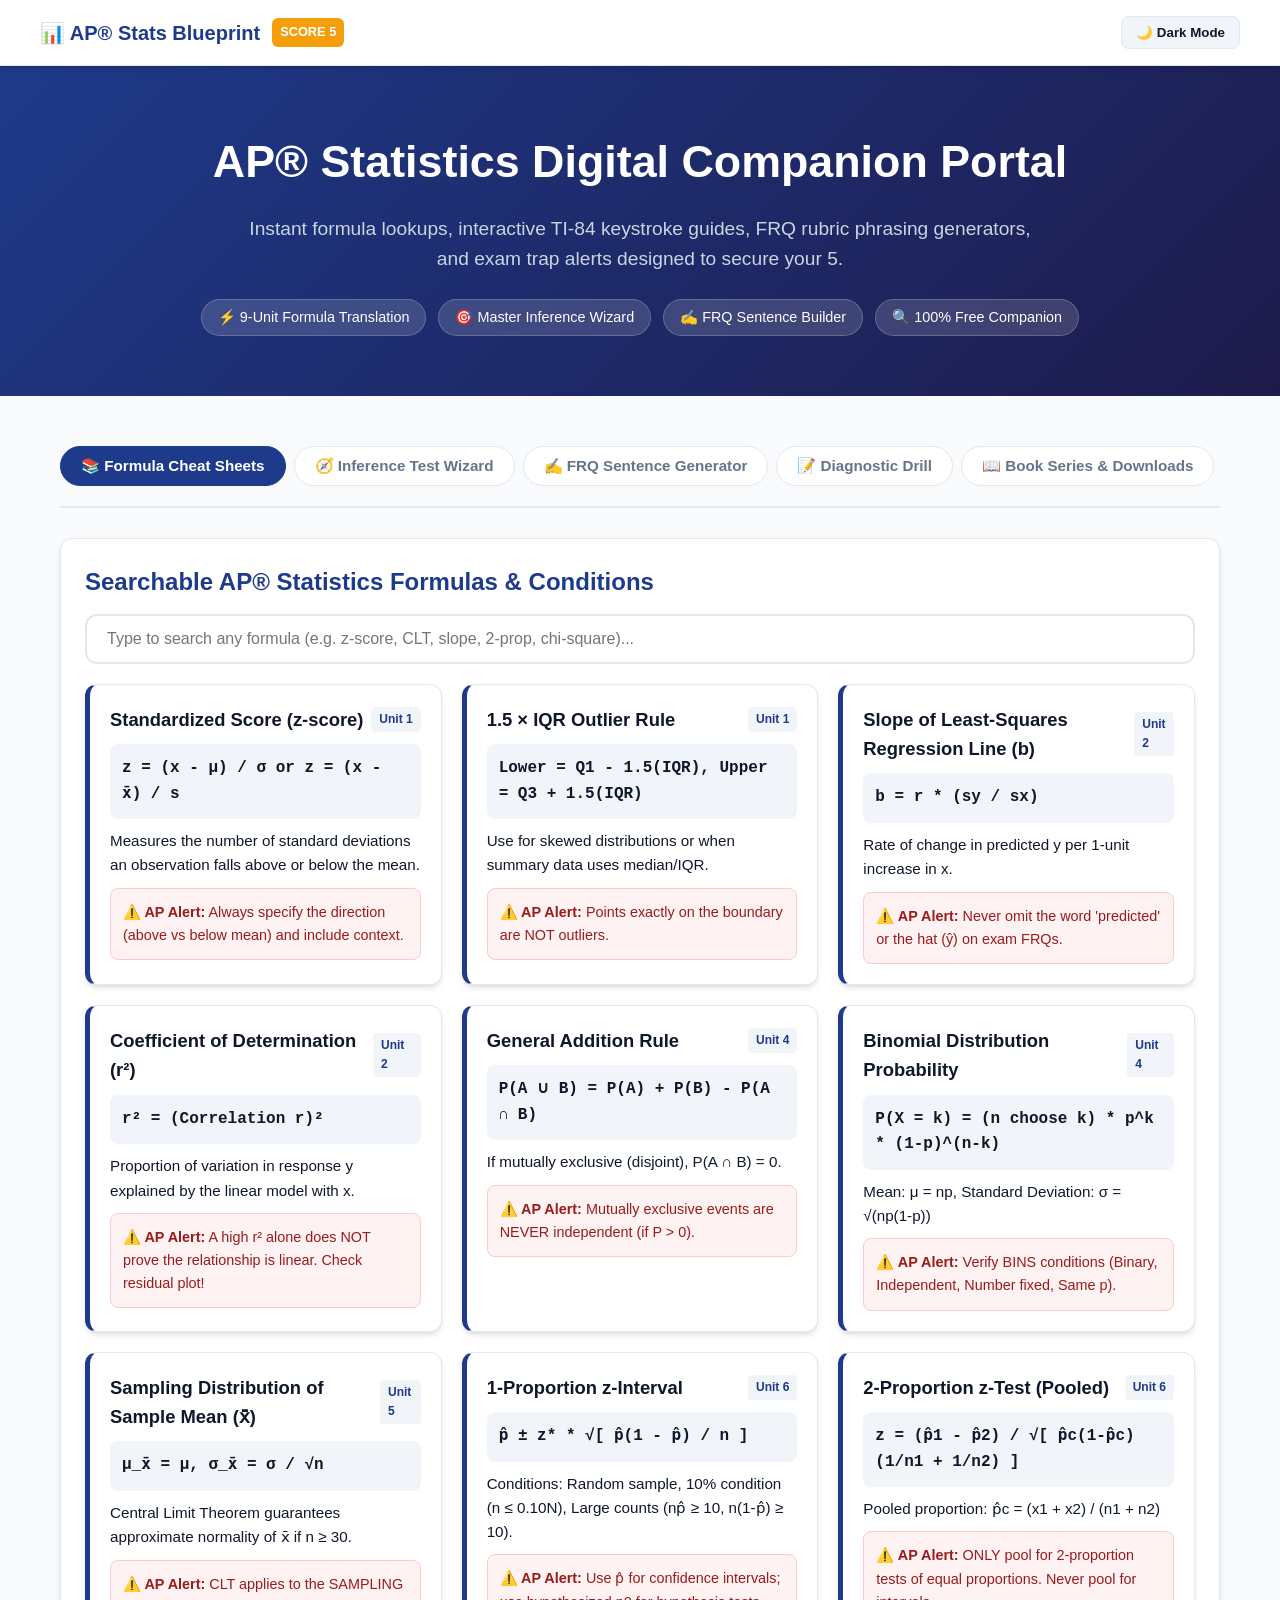
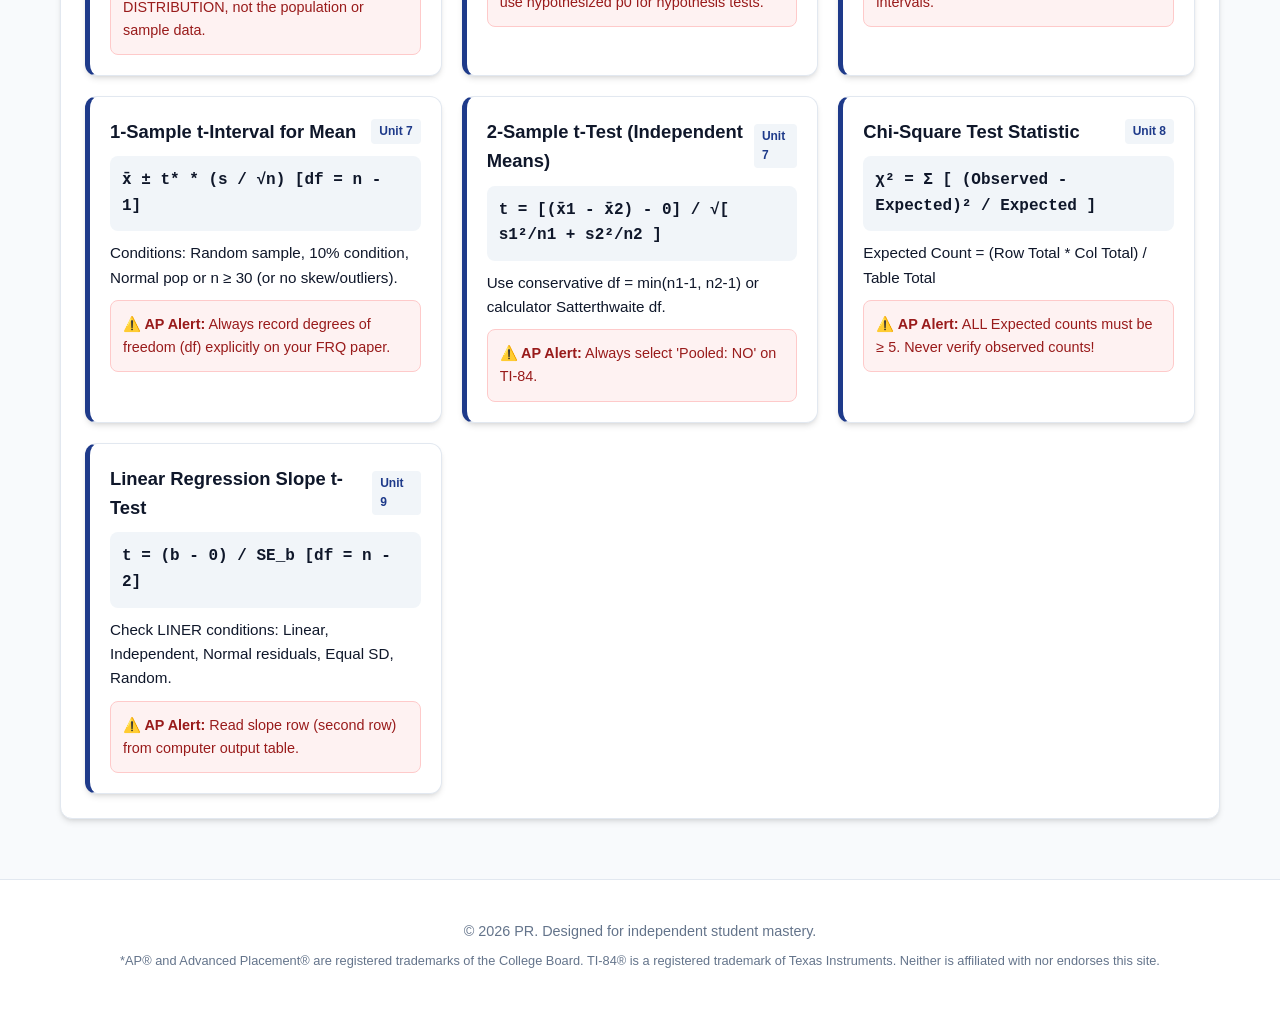
==== index.html @ 0cf8b1e1 "Initial commit: AP Statistics Score-5 Interactive Web Companion" ====
﻿<!DOCTYPE html>
<html lang="en" data-theme="light">
<head>
  <meta charset="UTF-8">
  <meta name="viewport" content="width=device-width, initial-scale=1.0">
  <title>AP Statistics Score-5 Blueprint | Interactive Student Portal</title>
  <link rel="stylesheet" href="styles.css">
</head>
<body>

  <!-- Header -->
  <header>
    <div class="container nav-container">
      <a href="#" class="logo">
        <span>📊 AP® Stats Blueprint</span>
        <span class="logo-badge">SCORE 5</span>
      </a>
      <button class="theme-toggle" id="themeToggle">🌙 Dark Mode</button>
    </div>
  </header>

  <!-- Hero -->
  <section class="hero">
    <div class="container">
      <h1>AP® Statistics Digital Companion Portal</h1>
      <p>Instant formula lookups, interactive TI-84 keystroke guides, FRQ rubric phrasing generators, and exam trap alerts designed to secure your 5.</p>
      <div class="badge-row">
        <span class="hero-pill">⚡ 9-Unit Formula Translation</span>
        <span class="hero-pill">🎯 Master Inference Wizard</span>
        <span class="hero-pill">✍️ FRQ Sentence Builder</span>
        <span class="hero-pill">🔍 100% Free Companion</span>
      </div>
    </div>
  </section>

  <!-- Main Portal -->
  <main class="container" style="margin-top: 30px;">
    
    <!-- Tab Navigation -->
    <nav class="tabs-nav">
      <button class="tab-btn active" data-tab="formulas">📚 Formula Cheat Sheets</button>
      <button class="tab-btn" data-tab="wizard">🧭 Inference Test Wizard</button>
      <button class="tab-btn" data-tab="generator">✍️ FRQ Sentence Generator</button>
      <button class="tab-btn" data-tab="quiz">📝 Diagnostic Drill</button>
      <button class="tab-btn" data-tab="books">📖 Book Series & Downloads</button>
    </nav>

    <!-- TAB 1: FORMULAS -->
    <section class="tab-pane active" id="formulas">
      <div class="card">
        <h2>Searchable AP® Statistics Formulas & Conditions</h2>
        <input type="text" class="search-box" id="formulaSearch" placeholder="Type to search any formula (e.g. z-score, CLT, slope, 2-prop, chi-square)...">
        <div class="grid-2" id="formulaGrid"></div>
      </div>
    </section>

    <!-- TAB 2: INFERENCE WIZARD -->
    <section class="tab-pane" id="wizard">
      <div class="card">
        <h2>Master Inference Procedure Selector</h2>
        <p style="color: var(--text-muted); margin-bottom: 20px;">Answer 3 quick questions to discover the exact statistical test, conditions, and TI-84 keystrokes for your problem.</p>
        
        <div id="step1" class="wizard-step">
          <h3>Step 1: What type of data or variable are you analyzing?</h3>
          <div class="btn-group">
            <button class="btn" onclick="setWizardData('categorical')">Categorical (Counts, %, Proportions)</button>
            <button class="btn" onclick="setWizardData('quantitative')">Quantitative (Means, Averages, Measurements)</button>
          </div>
        </div>

        <div id="step2" class="wizard-step" style="display:none;">
          <h3>Step 2: How many sample groups or variables?</h3>
          <div class="btn-group">
            <button class="btn" onclick="setWizardGroups('1')">1 Sample / Group</button>
            <button class="btn" onclick="setWizardGroups('matched')">Matched Pairs (Pre/Post or Paired)</button>
            <button class="btn" onclick="setWizardGroups('2')">2 Independent Groups</button>
            <button class="btn" onclick="setWizardGroups('multi')">3+ Groups / 2 Categorical Variables</button>
          </div>
        </div>

        <div id="step3" class="wizard-step" style="display:none;">
          <h3>Step 3: What is your objective?</h3>
          <div class="btn-group">
            <button class="btn" onclick="setWizardGoal('interval')">Estimate a Parameter (Confidence Interval)</button>
            <button class="btn" onclick="setWizardGoal('test')">Test a Claim (Significance / Hypothesis Test)</button>
          </div>
        </div>

        <div id="wizardResult" class="wizard-result" style="display:none;">
          <div id="wizardResultText"></div>
          <button class="btn btn-secondary" onclick="resetWizard()" style="margin-top: 15px;">🔄 Start Over</button>
        </div>
      </div>
    </section>

    <!-- TAB 3: SENTENCE GENERATOR -->
    <section class="tab-pane" id="generator">
      <div class="card">
        <h2>FRQ Model Phrasing & Sentence Frame Generator</h2>
        <p style="color: var(--text-muted); margin-bottom: 20px;">Fill in your problem details below to generate 100% rubric-compliant interpretations for the AP exam.</p>
        
        <div class="form-group">
          <label for="templateType">Select Interpretation Type:</label>
          <select id="templateType" class="form-control">
            <option value="ci">Confidence Interval (e.g. 95% CI)</option>
            <option value="pvalue">p-Value in Context</option>
            <option value="slope">Slope of Regression Line (b)</option>
            <option value="r2">Coefficient of Determination (r²)</option>
          </select>
        </div>

        <div class="form-group">
          <label for="templateContext">Context of Problem (e.g. "mean commute time of high school seniors in minutes"):</label>
          <input type="text" id="templateContext" class="form-control" placeholder="Enter problem context...">
        </div>

        <div class="grid-2">
          <div class="form-group">
            <label for="templateVal1">Confidence Level / p-Value / X Unit:</label>
            <input type="text" id="templateVal1" class="form-control" placeholder="e.g. 95 or 0.024 or hours studied">
          </div>
          <div class="form-group">
            <label for="templateVal2">Interval Range / Y Rate:</label>
            <input type="text" id="templateVal2" class="form-control" placeholder="e.g. 14.2 to 18.6 minutes or 3.2 points">
          </div>
        </div>

        <div class="template-output" id="templateResult"></div>
      </div>
    </section>

    <!-- TAB 4: DIAGNOSTIC QUIZ -->
    <section class="tab-pane" id="quiz">
      <div class="card">
        <h2>Quick Diagnostic Exam Drill (5 High-Yield Questions)</h2>
        <p style="color: var(--text-muted); margin-bottom: 24px;">Test your knowledge on common AP exam traps and grader deduction points.</p>
        <div id="quizContainer"></div>
      </div>
    </section>

    <!-- TAB 5: BOOK SERIES & RESOURCES -->
    <section class="tab-pane" id="books">
      <div class="card">
        <h2>The AP® Statistics Score-5 Blueprint Series</h2>
        <p style="margin-bottom: 24px; color: var(--text-muted);">Four laser-focused companions engineered to replace bulky 600-page textbooks.</p>

        <div class="grid-2">
          <div class="formula-card">
            <h3>📘 Volume 1: Formula & Cheat Sheet Companion</h3>
            <p>The Quick-Review Cram Guide: Essential Formulas, Inference Rules, and Key AP Exam Alerts.</p>
            <p style="margin-top: 10px;"><strong>Status:</strong> Available on Amazon KDP</p>
          </div>
          <div class="formula-card">
            <h3>📟 Volume 2: TI-84 Calculator Advantage</h3>
            <p>Step-by-Step Keystrokes to Solve Distributions, Confidence Intervals, and Hypothesis Tests Faster.</p>
            <p style="margin-top: 10px;"><strong>Status:</strong> In Press</p>
          </div>
          <div class="formula-card">
            <h3>✍️ Volume 3: FRQ & Response Templates</h3>
            <p>Master Free-Response Questions with Rubric-Aligned Model Answers, Scoring Hacks, and Common Pitfalls.</p>
            <p style="margin-top: 10px;"><strong>Status:</strong> In Press</p>
          </div>
          <div class="formula-card">
            <h3>🎯 Volume 4: Complete Exam Prep & Online Practice</h3>
            <p>The Ultimate 5-Score Blueprint: Unit Reviews, 500+ Practice Drills, and Full-Length Simulated Online Exams.</p>
            <p style="margin-top: 10px;"><strong>Status:</strong> In Press</p>
          </div>
        </div>
      </div>
    </section>

  </main>

  <!-- Footer -->
  <footer>
    <div class="container">
      <p>© 2026 PR. Designed for independent student mastery.</p>
      <p style="font-size: 0.8rem; margin-top: 8px;">*AP® and Advanced Placement® are registered trademarks of the College Board. TI-84® is a registered trademark of Texas Instruments. Neither is affiliated with nor endorses this site.</p>
    </div>
  </footer>

  <script src="app.js"></script>
</body>
</html>
---- styles.css ----
:root {
  --primary: #1e3a8a;
  --primary-light: #3b82f6;
  --primary-dark: #172554;
  --accent: #f59e0b;
  --accent-hover: #d97706;
  --bg: #f8fafc;
  --surface: #ffffff;
  --surface-alt: #f1f5f9;
  --text: #0f172a;
  --text-muted: #64748b;
  --border: #e2e8f0;
  --success: #10b981;
  --danger: #ef4444;
  --radius: 12px;
  --shadow: 0 4px 6px -1px rgb(0 0 0 / 0.1), 0 2px 4px -2px rgb(0 0 0 / 0.1);
  --shadow-lg: 0 10px 15px -3px rgb(0 0 0 / 0.1), 0 4px 6px -4px rgb(0 0 0 / 0.1);
}

[data-theme="dark"] {
  --primary: #3b82f6;
  --primary-light: #60a5fa;
  --primary-dark: #1d4ed8;
  --bg: #0f172a;
  --surface: #1e293b;
  --surface-alt: #334155;
  --text: #f8fafc;
  --text-muted: #94a3b8;
  --border: #334155;
}

* {
  box-sizing: border-box;
  margin: 0;
  padding: 0;
}

body {
  font-family: -apple-system, BlinkMacSystemFont, 'Segoe UI', Roboto, Helvetica, Arial, sans-serif;
  background-color: var(--bg);
  color: var(--text);
  line-height: 1.6;
}

.container {
  max-width: 1200px;
  margin: 0 auto;
  padding: 0 20px;
}

/* Header */
header {
  background: var(--surface);
  border-bottom: 1px solid var(--border);
  position: sticky;
  top: 0;
  z-index: 100;
  box-shadow: var(--shadow);
}

.nav-container {
  display: flex;
  justify-content: space-between;
  align-items: center;
  padding: 16px 0;
}

.logo {
  display: flex;
  align-items: center;
  gap: 12px;
  font-weight: 700;
  font-size: 1.25rem;
  color: var(--primary);
  text-decoration: none;
}

.logo-badge {
  background: var(--accent);
  color: #fff;
  padding: 4px 8px;
  border-radius: 6px;
  font-size: 0.8rem;
  font-weight: 800;
}

.theme-toggle {
  background: var(--surface-alt);
  border: 1px solid var(--border);
  color: var(--text);
  padding: 8px 14px;
  border-radius: 8px;
  cursor: pointer;
  font-weight: 600;
}

/* Hero Section */
.hero {
  background: linear-gradient(135deg, #1e3a8a 0%, #1e1b4b 100%);
  color: #fff;
  padding: 60px 0;
  text-align: center;
}

.hero h1 {
  font-size: 2.8rem;
  margin-bottom: 16px;
  font-weight: 800;
}

.hero p {
  font-size: 1.2rem;
  color: #cbd5e1;
  max-width: 800px;
  margin: 0 auto 24px auto;
}

.badge-row {
  display: flex;
  justify-content: center;
  gap: 12px;
  flex-wrap: wrap;
}

.hero-pill {
  background: rgba(255, 255, 255, 0.15);
  backdrop-filter: blur(8px);
  padding: 6px 16px;
  border-radius: 50px;
  font-size: 0.9rem;
  border: 1px solid rgba(255, 255, 255, 0.2);
}

/* Nav Tabs */
.tabs-nav {
  display: flex;
  gap: 8px;
  overflow-x: auto;
  padding: 20px 0;
  border-bottom: 2px solid var(--border);
  margin-bottom: 30px;
}

.tab-btn {
  background: var(--surface);
  border: 1px solid var(--border);
  color: var(--text-muted);
  padding: 10px 20px;
  border-radius: 30px;
  font-size: 0.95rem;
  font-weight: 600;
  cursor: pointer;
  white-space: nowrap;
  transition: all 0.2s ease;
}

.tab-btn.active, .tab-btn:hover {
  background: var(--primary);
  color: #fff;
  border-color: var(--primary);
}

/* Tab Content */
.tab-pane {
  display: none;
  animation: fadeIn 0.3s ease;
}

.tab-pane.active {
  display: block;
}

@keyframes fadeIn {
  from { opacity: 0; transform: translateY(6px); }
  to { opacity: 1; transform: translateY(0); }
}

/* Cards & Components */
.card {
  background: var(--surface);
  border: 1px solid var(--border);
  border-radius: var(--radius);
  padding: 24px;
  box-shadow: var(--shadow);
  margin-bottom: 24px;
}

.card h2 {
  color: var(--primary);
  margin-bottom: 12px;
  font-size: 1.5rem;
}

/* Search Bar */
.search-box {
  width: 100%;
  padding: 14px 20px;
  border-radius: var(--radius);
  border: 2px solid var(--border);
  background: var(--surface);
  color: var(--text);
  font-size: 1rem;
  margin-bottom: 20px;
  outline: none;
  transition: border-color 0.2s;
}

.search-box:focus {
  border-color: var(--primary);
}

.grid-2 {
  display: grid;
  grid-template-columns: repeat(auto-fit, minmax(340px, 1fr));
  gap: 20px;
}

/* Formula Item */
.formula-card {
  background: var(--surface);
  border: 1px solid var(--border);
  border-left: 5px solid var(--primary);
  border-radius: var(--radius);
  padding: 20px;
  box-shadow: var(--shadow);
}

.formula-card h3 {
  font-size: 1.15rem;
  margin-bottom: 8px;
  display: flex;
  justify-content: space-between;
  align-items: center;
}

.unit-tag {
  background: var(--surface-alt);
  color: var(--primary);
  font-size: 0.75rem;
  padding: 3px 8px;
  border-radius: 4px;
  font-weight: 700;
}

.math-display {
  background: var(--surface-alt);
  padding: 12px;
  border-radius: 8px;
  font-family: 'Courier New', Courier, monospace;
  font-weight: 700;
  margin: 10px 0;
  font-size: 1rem;
}

.trap-callout {
  background: #fef2f2;
  border: 1px solid #fecaca;
  color: #991b1b;
  padding: 12px;
  border-radius: 8px;
  font-size: 0.9rem;
  margin-top: 10px;
}

[data-theme="dark"] .trap-callout {
  background: #450a0a;
  border-color: #7f1d1d;
  color: #fca5a5;
}

/* Wizard */
.wizard-step {
  margin-bottom: 20px;
}

.btn-group {
  display: flex;
  gap: 10px;
  flex-wrap: wrap;
  margin-top: 10px;
}

.btn {
  background: var(--primary);
  color: #fff;
  border: none;
  padding: 10px 18px;
  border-radius: 8px;
  font-size: 0.95rem;
  font-weight: 600;
  cursor: pointer;
  transition: opacity 0.2s;
}

.btn:hover {
  opacity: 0.9;
}

.btn-secondary {
  background: var(--surface-alt);
  color: var(--text);
  border: 1px solid var(--border);
}

.wizard-result {
  background: #ecfdf5;
  border: 2px solid var(--success);
  color: #065f46;
  padding: 20px;
  border-radius: var(--radius);
  margin-top: 20px;
}

[data-theme="dark"] .wizard-result {
  background: #064e3b;
  color: #a7f3d0;
}

/* Generator */
.form-group {
  margin-bottom: 16px;
}

.form-group label {
  display: block;
  font-weight: 600;
  margin-bottom: 6px;
}

.form-control {
  width: 100%;
  padding: 10px 14px;
  border-radius: 8px;
  border: 1px solid var(--border);
  background: var(--surface);
  color: var(--text);
}

.template-output {
  background: var(--surface-alt);
  border: 2px dashed var(--primary);
  padding: 20px;
  border-radius: var(--radius);
  font-size: 1.05rem;
  margin-top: 20px;
  position: relative;
}

/* Quiz */
.quiz-question {
  margin-bottom: 24px;
  padding-bottom: 20px;
  border-bottom: 1px solid var(--border);
}

.quiz-options label {
  display: block;
  padding: 10px 14px;
  margin-bottom: 8px;
  background: var(--surface-alt);
  border-radius: 8px;
  cursor: pointer;
  transition: background 0.2s;
}

.quiz-options label:hover {
  background: var(--border);
}

.quiz-feedback {
  margin-top: 10px;
  padding: 10px 14px;
  border-radius: 6px;
  font-weight: 600;
  display: none;
}

/* Footer */
footer {
  background: var(--surface);
  border-top: 1px solid var(--border);
  padding: 40px 0;
  margin-top: 60px;
  text-align: center;
  color: var(--text-muted);
  font-size: 0.9rem;
}
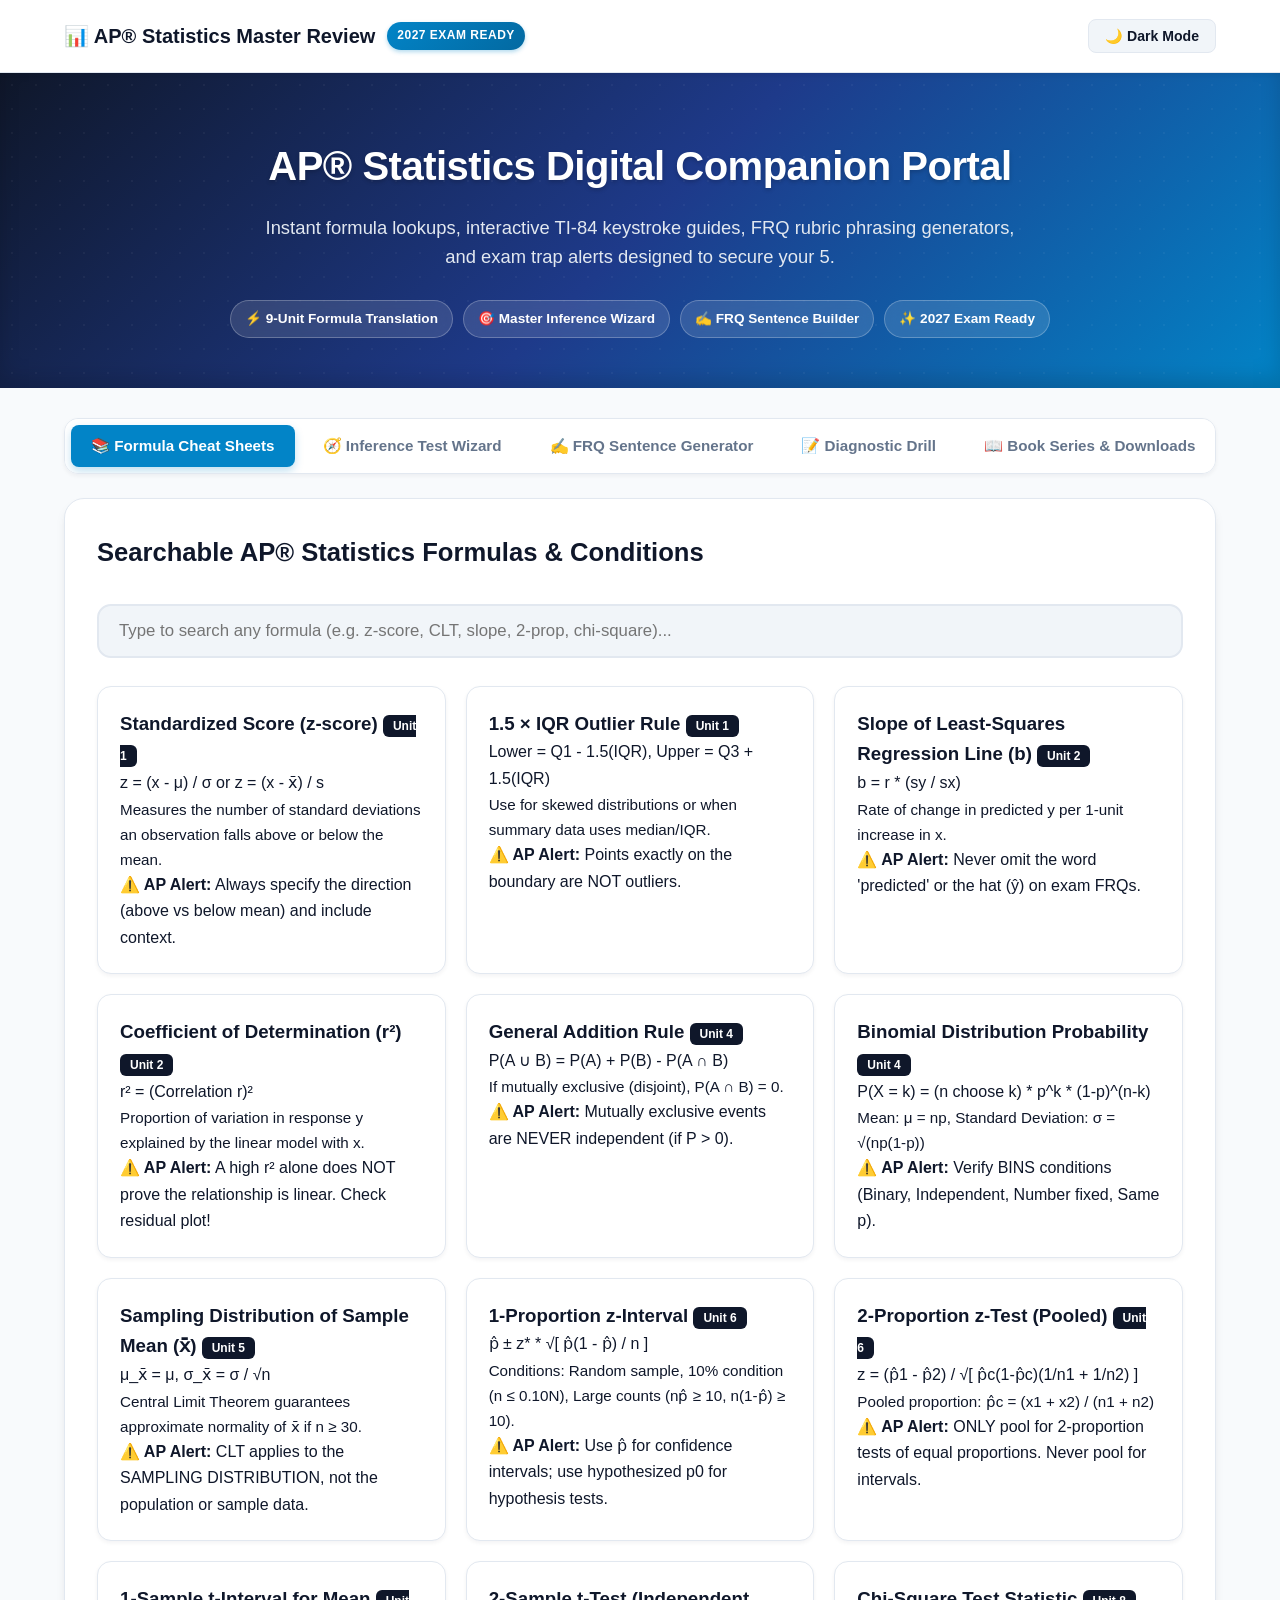
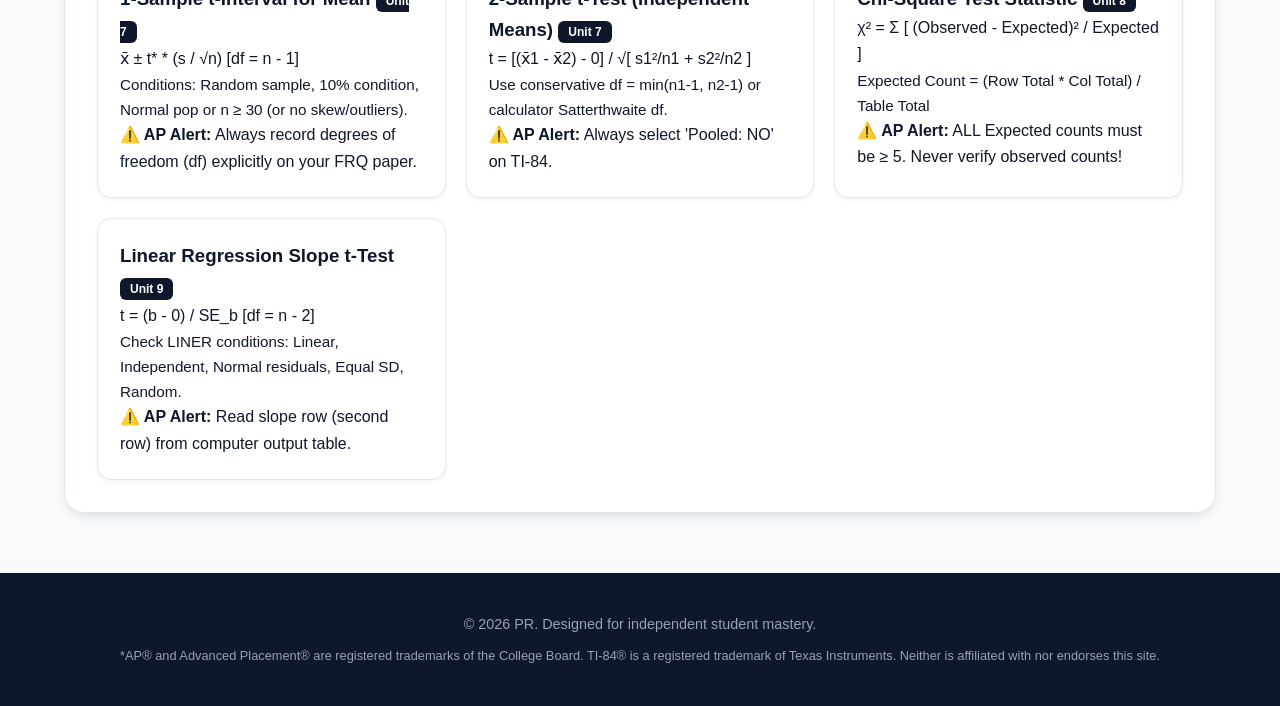
==== commit 4278bf29: "feat(ui): update branding to AP Statistics Master Review Series 2027 Exam Ready with synchronized Sk" ====
--- a/index.html
+++ b/index.html
@@ -1,4 +1,4 @@
-﻿<!DOCTYPE html>
+<!DOCTYPE html>
 <html lang="en" data-theme="light">
 <head>
   <meta charset="UTF-8">
@@ -12,8 +12,8 @@
   <header>
     <div class="container nav-container">
       <a href="#" class="logo">
-        <span>📊 AP® Stats Blueprint</span>
-        <span class="logo-badge">SCORE 5</span>
+        <span>📊 AP® Statistics Master Review</span>
+        <span class="logo-badge">2027 EXAM READY</span>
       </a>
       <button class="theme-toggle" id="themeToggle">🌙 Dark Mode</button>
     </div>
@@ -28,7 +28,7 @@
         <span class="hero-pill">⚡ 9-Unit Formula Translation</span>
         <span class="hero-pill">🎯 Master Inference Wizard</span>
         <span class="hero-pill">✍️ FRQ Sentence Builder</span>
-        <span class="hero-pill">🔍 100% Free Companion</span>
+        <span class="hero-pill">✨ 2027 Exam Ready</span>
       </div>
     </div>
   </section>
--- a/styles.css
+++ b/styles.css
@@ -1,32 +1,43 @@
+/* =========================================================================
+   AP STATISTICS MASTER REVIEW SERIES - UNIFIED DESIGN SYSTEM
+   Synchronized with 2027 Exam Ready Cover & Amazon A+ Content Aesthetics
+   ========================================================================= */
+
 :root {
-  --primary: #1e3a8a;
-  --primary-light: #3b82f6;
-  --primary-dark: #172554;
-  --accent: #f59e0b;
-  --accent-hover: #d97706;
-  --bg: #f8fafc;
-  --surface: #ffffff;
-  --surface-alt: #f1f5f9;
-  --text: #0f172a;
+  --primary-navy: #0f172a;       /* Deep Royal Slate Navy */
+  --primary-blue: #0284c7;       /* Electric Sky Blue */
+  --primary-blue-hover: #0369a1;
+  --accent-gold: #f59e0b;        /* Warm Academic Gold */
+  --accent-gold-light: #fef08a;  /* Badge Gold Light */
+  --accent-cyan: #38bdf8;        /* Sky Accent */
+  --bg-main: #f8fafc;            /* Crisp Academic White */
+  --surface-card: #ffffff;
+  --surface-subtle: #f1f5f9;
+  --text-primary: #0f172a;
   --text-muted: #64748b;
-  --border: #e2e8f0;
+  --text-inverse: #ffffff;
+  --border-color: #e2e8f0;
+  --border-focus: #0284c7;
   --success: #10b981;
   --danger: #ef4444;
-  --radius: 12px;
-  --shadow: 0 4px 6px -1px rgb(0 0 0 / 0.1), 0 2px 4px -2px rgb(0 0 0 / 0.1);
-  --shadow-lg: 0 10px 15px -3px rgb(0 0 0 / 0.1), 0 4px 6px -4px rgb(0 0 0 / 0.1);
+  --radius-sm: 8px;
+  --radius-md: 14px;
+  --radius-lg: 20px;
+  --shadow-sm: 0 2px 4px rgba(15, 23, 42, 0.05);
+  --shadow-md: 0 6px 12px -2px rgba(15, 23, 42, 0.08), 0 3px 6px -3px rgba(15, 23, 42, 0.06);
+  --shadow-lg: 0 15px 25px -5px rgba(15, 23, 42, 0.12), 0 8px 10px -6px rgba(15, 23, 42, 0.08);
 }
 
 [data-theme="dark"] {
-  --primary: #3b82f6;
-  --primary-light: #60a5fa;
-  --primary-dark: #1d4ed8;
-  --bg: #0f172a;
-  --surface: #1e293b;
-  --surface-alt: #334155;
-  --text: #f8fafc;
+  --primary-navy: #0284c7;
+  --primary-blue: #38bdf8;
+  --primary-blue-hover: #0ea5e9;
+  --bg-main: #0b1120;
+  --surface-card: #111c33;
+  --surface-subtle: #1e293b;
+  --text-primary: #f8fafc;
   --text-muted: #94a3b8;
-  --border: #334155;
+  --border-color: #1e293b;
 }
 
 * {
@@ -37,351 +48,397 @@
 
 body {
   font-family: -apple-system, BlinkMacSystemFont, 'Segoe UI', Roboto, Helvetica, Arial, sans-serif;
-  background-color: var(--bg);
-  color: var(--text);
-  line-height: 1.6;
+  background-color: var(--bg-main);
+  color: var(--text-primary);
+  line-height: 1.65;
+  -webkit-font-smoothing: antialiased;
 }
 
 .container {
   max-width: 1200px;
   margin: 0 auto;
-  padding: 0 20px;
+  padding: 0 24px;
 }
 
 /* Header */
 header {
-  background: var(--surface);
-  border-bottom: 1px solid var(--border);
+  background: var(--surface-card);
+  border-bottom: 1px solid var(--border-color);
   position: sticky;
   top: 0;
   z-index: 100;
-  box-shadow: var(--shadow);
+  box-shadow: var(--shadow-sm);
 }
 
 .nav-container {
   display: flex;
   justify-content: space-between;
   align-items: center;
-  padding: 16px 0;
+  height: 72px;
 }
 
 .logo {
   display: flex;
   align-items: center;
   gap: 12px;
+  text-decoration: none;
+  font-weight: 800;
+  font-size: 1.25rem;
+  color: #0f172a;
+}
+
+.logo-badge {
+  background: linear-gradient(135deg, #0284c7, #0369a1);
+  color: #ffffff;
+  padding: 4px 10px;
+  border-radius: 9999px;
+  font-size: 0.75rem;
   font-weight: 700;
-  font-size: 1.25rem;
-  color: var(--primary);
-  text-decoration: none;
-}
-
-.logo-badge {
-  background: var(--accent);
-  color: #fff;
-  padding: 4px 8px;
-  border-radius: 6px;
-  font-size: 0.8rem;
-  font-weight: 800;
+  letter-spacing: 0.5px;
+  box-shadow: 0 2px 4px rgba(2, 132, 199, 0.3);
 }
 
 .theme-toggle {
-  background: var(--surface-alt);
-  border: 1px solid var(--border);
-  color: var(--text);
-  padding: 8px 14px;
-  border-radius: 8px;
+  background: var(--surface-subtle);
+  border: 1px solid var(--border-color);
+  color: var(--text-primary);
+  padding: 8px 16px;
+  border-radius: var(--radius-sm);
   cursor: pointer;
   font-weight: 600;
-}
-
-/* Hero Section */
+  font-size: 0.88rem;
+  transition: all 0.2s ease;
+}
+
+.theme-toggle:hover {
+  background: var(--border-color);
+}
+
+/* Hero Section (Matching Cover Gradient) */
 .hero {
-  background: linear-gradient(135deg, #1e3a8a 0%, #1e1b4b 100%);
-  color: #fff;
-  padding: 60px 0;
+  background: linear-gradient(135deg, #0f172a 0%, #1e3a8a 50%, #0284c7 100%);
+  color: #ffffff;
+  padding: 60px 0 50px;
   text-align: center;
+  position: relative;
+  overflow: hidden;
+  box-shadow: inset 0 -10px 20px rgba(0, 0, 0, 0.15);
+}
+
+.hero::before {
+  content: '';
+  position: absolute;
+  top: 0; left: 0; right: 0; bottom: 0;
+  background-image: radial-gradient(rgba(255, 255, 255, 0.1) 1px, transparent 1px);
+  background-size: 24px 24px;
+  opacity: 0.4;
+  pointer-events: none;
+}
+
+.hero-edition-badge {
+  display: inline-flex;
+  align-items: center;
+  gap: 6px;
+  background: #f59e0b;
+  color: #0f172a;
+  padding: 6px 16px;
+  border-radius: 9999px;
+  font-weight: 800;
+  font-size: 0.85rem;
+  letter-spacing: 0.5px;
+  margin-bottom: 20px;
+  box-shadow: 0 4px 10px rgba(245, 158, 11, 0.4);
 }
 
 .hero h1 {
-  font-size: 2.8rem;
-  margin-bottom: 16px;
-  font-weight: 800;
+  font-size: 2.5rem;
+  font-weight: 900;
+  margin-bottom: 14px;
+  letter-spacing: -0.5px;
+  text-shadow: 0 2px 4px rgba(0, 0, 0, 0.2);
 }
 
 .hero p {
-  font-size: 1.2rem;
-  color: #cbd5e1;
-  max-width: 800px;
-  margin: 0 auto 24px auto;
+  font-size: 1.15rem;
+  color: #e2e8f0;
+  max-width: 780px;
+  margin: 0 auto 28px;
+  line-height: 1.6;
 }
 
 .badge-row {
   display: flex;
   justify-content: center;
-  gap: 12px;
   flex-wrap: wrap;
+  gap: 10px;
 }
 
 .hero-pill {
-  background: rgba(255, 255, 255, 0.15);
+  background: rgba(255, 255, 255, 0.12);
   backdrop-filter: blur(8px);
-  padding: 6px 16px;
-  border-radius: 50px;
-  font-size: 0.9rem;
-  border: 1px solid rgba(255, 255, 255, 0.2);
-}
-
-/* Nav Tabs */
+  border: 1px solid rgba(255, 255, 255, 0.25);
+  color: #ffffff;
+  padding: 7px 14px;
+  border-radius: 9999px;
+  font-size: 0.85rem;
+  font-weight: 600;
+}
+
+/* Tab Navigation */
 .tabs-nav {
   display: flex;
   gap: 8px;
   overflow-x: auto;
-  padding: 20px 0;
-  border-bottom: 2px solid var(--border);
-  margin-bottom: 30px;
+  padding: 6px;
+  background: var(--surface-card);
+  border-radius: var(--radius-md);
+  border: 1px solid var(--border-color);
+  box-shadow: var(--shadow-sm);
+  margin-bottom: 24px;
 }
 
 .tab-btn {
-  background: var(--surface);
-  border: 1px solid var(--border);
+  background: transparent;
+  border: none;
+  padding: 12px 20px;
+  border-radius: var(--radius-sm);
+  font-weight: 700;
+  font-size: 0.95rem;
   color: var(--text-muted);
-  padding: 10px 20px;
-  border-radius: 30px;
-  font-size: 0.95rem;
-  font-weight: 600;
   cursor: pointer;
   white-space: nowrap;
   transition: all 0.2s ease;
 }
 
-.tab-btn.active, .tab-btn:hover {
-  background: var(--primary);
-  color: #fff;
-  border-color: var(--primary);
-}
-
-/* Tab Content */
-.tab-pane {
-  display: none;
-  animation: fadeIn 0.3s ease;
-}
-
-.tab-pane.active {
-  display: block;
-}
-
-@keyframes fadeIn {
-  from { opacity: 0; transform: translateY(6px); }
-  to { opacity: 1; transform: translateY(0); }
-}
-
-/* Cards & Components */
+.tab-btn:hover {
+  color: var(--primary-blue);
+  background: var(--surface-subtle);
+}
+
+.tab-btn.active {
+  background: #0284c7;
+  color: #ffffff;
+  box-shadow: 0 4px 8px rgba(2, 132, 199, 0.25);
+}
+
+/* Cards & Content */
 .card {
-  background: var(--surface);
-  border: 1px solid var(--border);
-  border-radius: var(--radius);
-  padding: 24px;
-  box-shadow: var(--shadow);
-  margin-bottom: 24px;
+  background: var(--surface-card);
+  border-radius: var(--radius-lg);
+  border: 1px solid var(--border-color);
+  padding: 32px;
+  box-shadow: var(--shadow-md);
+  margin-bottom: 30px;
 }
 
 .card h2 {
-  color: var(--primary);
+  font-size: 1.6rem;
+  font-weight: 800;
+  color: var(--text-primary);
   margin-bottom: 12px;
-  font-size: 1.5rem;
-}
-
-/* Search Bar */
+  display: flex;
+  align-items: center;
+  gap: 10px;
+}
+
 .search-box {
   width: 100%;
-  padding: 14px 20px;
-  border-radius: var(--radius);
-  border: 2px solid var(--border);
-  background: var(--surface);
-  color: var(--text);
-  font-size: 1rem;
-  margin-bottom: 20px;
+  padding: 15px 20px;
+  border: 2px solid var(--border-color);
+  border-radius: var(--radius-md);
+  font-size: 1.05rem;
+  background: var(--surface-subtle);
+  color: var(--text-primary);
+  margin: 18px 0 28px;
   outline: none;
   transition: border-color 0.2s;
 }
 
 .search-box:focus {
-  border-color: var(--primary);
-}
-
+  border-color: #0284c7;
+  background: var(--surface-card);
+  box-shadow: 0 0 0 4px rgba(2, 132, 199, 0.15);
+}
+
+/* 4-Card Formula Grid (Matching Cover Look) */
 .grid-2 {
   display: grid;
-  grid-template-columns: repeat(auto-fit, minmax(340px, 1fr));
+  grid-template-columns: repeat(auto-fit, minmax(320px, 1fr));
   gap: 20px;
 }
 
-/* Formula Item */
 .formula-card {
-  background: var(--surface);
-  border: 1px solid var(--border);
-  border-left: 5px solid var(--primary);
-  border-radius: var(--radius);
-  padding: 20px;
-  box-shadow: var(--shadow);
-}
-
-.formula-card h3 {
-  font-size: 1.15rem;
-  margin-bottom: 8px;
+  background: var(--surface-card);
+  border: 1.5px solid var(--border-color);
+  border-radius: var(--radius-md);
+  padding: 22px;
+  box-shadow: var(--shadow-sm);
+  transition: transform 0.2s, border-color 0.2s, box-shadow 0.2s;
+}
+
+.formula-card:hover {
+  transform: translateY(-3px);
+  border-color: #0284c7;
+  box-shadow: var(--shadow-md);
+}
+
+.formula-header {
   display: flex;
   justify-content: space-between;
   align-items: center;
+  margin-bottom: 14px;
 }
 
 .unit-tag {
-  background: var(--surface-alt);
-  color: var(--primary);
   font-size: 0.75rem;
-  padding: 3px 8px;
-  border-radius: 4px;
+  font-weight: 800;
+  background: #0f172a;
+  color: #ffffff;
+  padding: 4px 10px;
+  border-radius: 6px;
+}
+
+.formula-title {
+  font-size: 1.15rem;
+  font-weight: 800;
+  color: var(--text-primary);
+}
+
+.formula-math {
+  background: #f1f5f9;
+  border-left: 4px solid #0284c7;
+  padding: 12px 16px;
+  border-radius: 6px;
+  font-family: 'Courier New', Courier, monospace;
+  font-size: 1.1rem;
   font-weight: 700;
-}
-
-.math-display {
-  background: var(--surface-alt);
-  padding: 12px;
-  border-radius: 8px;
-  font-family: 'Courier New', Courier, monospace;
+  color: #0f172a;
+  margin: 12px 0;
+  overflow-x: auto;
+}
+
+.formula-plain {
+  font-size: 0.95rem;
+  color: var(--text-muted);
+  line-height: 1.5;
+}
+
+/* Interactive Wizard */
+.wizard-step {
+  margin-top: 20px;
+  padding: 24px;
+  background: var(--surface-subtle);
+  border-radius: var(--radius-md);
+  border: 1px solid var(--border-color);
+}
+
+.wizard-step h3 {
+  font-size: 1.25rem;
+  margin-bottom: 16px;
+  color: var(--text-primary);
+}
+
+.btn-group {
+  display: flex;
+  flex-wrap: wrap;
+  gap: 12px;
+}
+
+.btn {
+  background: #0284c7;
+  color: #ffffff;
+  border: none;
+  padding: 12px 22px;
+  border-radius: var(--radius-sm);
+  font-size: 0.95rem;
   font-weight: 700;
-  margin: 10px 0;
-  font-size: 1rem;
-}
-
-.trap-callout {
-  background: #fef2f2;
-  border: 1px solid #fecaca;
-  color: #991b1b;
-  padding: 12px;
-  border-radius: 8px;
-  font-size: 0.9rem;
-  margin-top: 10px;
-}
-
-[data-theme="dark"] .trap-callout {
-  background: #450a0a;
-  border-color: #7f1d1d;
-  color: #fca5a5;
-}
-
-/* Wizard */
-.wizard-step {
-  margin-bottom: 20px;
-}
-
-.btn-group {
-  display: flex;
-  gap: 10px;
-  flex-wrap: wrap;
-  margin-top: 10px;
-}
-
-.btn {
-  background: var(--primary);
-  color: #fff;
-  border: none;
-  padding: 10px 18px;
-  border-radius: 8px;
-  font-size: 0.95rem;
-  font-weight: 600;
   cursor: pointer;
-  transition: opacity 0.2s;
+  transition: all 0.2s ease;
+  box-shadow: 0 2px 4px rgba(2, 132, 199, 0.2);
 }
 
 .btn:hover {
-  opacity: 0.9;
+  background: #0369a1;
+  transform: translateY(-1px);
 }
 
 .btn-secondary {
-  background: var(--surface-alt);
-  color: var(--text);
-  border: 1px solid var(--border);
-}
-
-.wizard-result {
-  background: #ecfdf5;
-  border: 2px solid var(--success);
-  color: #065f46;
-  padding: 20px;
-  border-radius: var(--radius);
+  background: var(--surface-card);
+  color: var(--text-primary);
+  border: 1.5px solid var(--border-color);
+}
+
+.btn-secondary:hover {
+  background: var(--border-color);
+}
+
+/* Result Box */
+.result-box {
+  background: #f0fdf4;
+  border: 2px solid #22c55e;
+  border-radius: var(--radius-md);
+  padding: 24px;
+  margin-top: 24px;
+}
+
+.result-box h3 {
+  color: #15803d;
+  font-size: 1.35rem;
+  margin-bottom: 10px;
+}
+
+/* Mnemonic Boxes */
+.mnemonic-grid {
+  display: grid;
+  grid-template-columns: repeat(auto-fit, minmax(280px, 1fr));
+  gap: 16px;
   margin-top: 20px;
 }
 
-[data-theme="dark"] .wizard-result {
-  background: #064e3b;
-  color: #a7f3d0;
-}
-
-/* Generator */
-.form-group {
-  margin-bottom: 16px;
-}
-
-.form-group label {
-  display: block;
-  font-weight: 600;
-  margin-bottom: 6px;
-}
-
-.form-control {
-  width: 100%;
-  padding: 10px 14px;
-  border-radius: 8px;
-  border: 1px solid var(--border);
-  background: var(--surface);
-  color: var(--text);
-}
-
-.template-output {
-  background: var(--surface-alt);
-  border: 2px dashed var(--primary);
-  padding: 20px;
-  border-radius: var(--radius);
-  font-size: 1.05rem;
-  margin-top: 20px;
-  position: relative;
-}
-
-/* Quiz */
-.quiz-question {
-  margin-bottom: 24px;
-  padding-bottom: 20px;
-  border-bottom: 1px solid var(--border);
-}
-
-.quiz-options label {
-  display: block;
-  padding: 10px 14px;
+.mnemonic-card {
+  background: #faf5ff;
+  border: 1.5px solid #d8b4fe;
+  border-radius: var(--radius-md);
+  padding: 18px;
+}
+
+.mnemonic-title {
+  font-weight: 800;
+  color: #6b21a8;
+  font-size: 1.1rem;
   margin-bottom: 8px;
-  background: var(--surface-alt);
-  border-radius: 8px;
-  cursor: pointer;
-  transition: background 0.2s;
-}
-
-.quiz-options label:hover {
-  background: var(--border);
-}
-
-.quiz-feedback {
-  margin-top: 10px;
-  padding: 10px 14px;
-  border-radius: 6px;
-  font-weight: 600;
-  display: none;
 }
 
 /* Footer */
 footer {
-  background: var(--surface);
-  border-top: 1px solid var(--border);
+  background: #0f172a;
+  color: #94a3b8;
   padding: 40px 0;
   margin-top: 60px;
   text-align: center;
-  color: var(--text-muted);
   font-size: 0.9rem;
 }
+
+footer a {
+  color: #38bdf8;
+  text-decoration: none;
+}
+
+footer a:hover {
+  text-decoration: underline;
+}
+
+/* Tab Panes Display */
+.tab-pane {
+  display: none;
+}
+
+.tab-pane.active {
+  display: block;
+}
+
+@media (max-width: 768px) {
+  .hero h1 { font-size: 1.85rem; }
+  .card { padding: 20px; }
+  .grid-2 { grid-template-columns: 1fr; }
+}
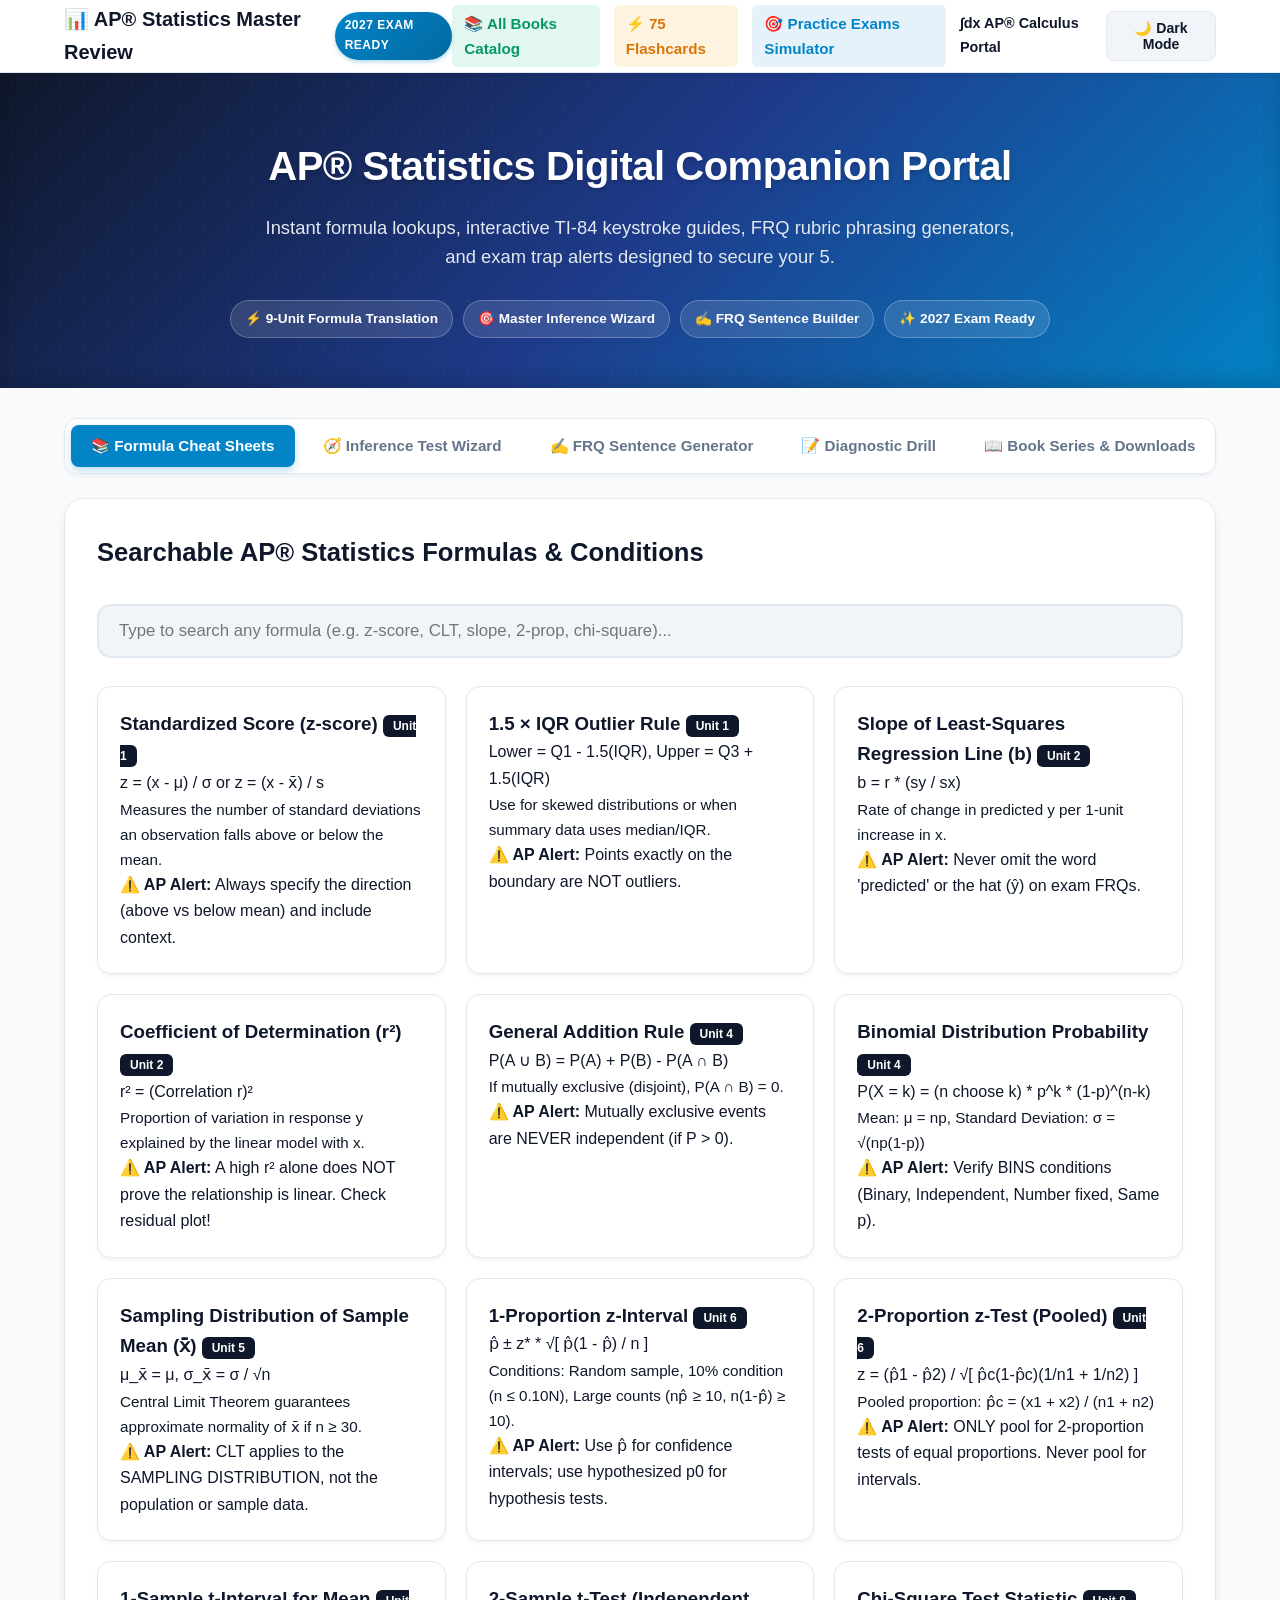
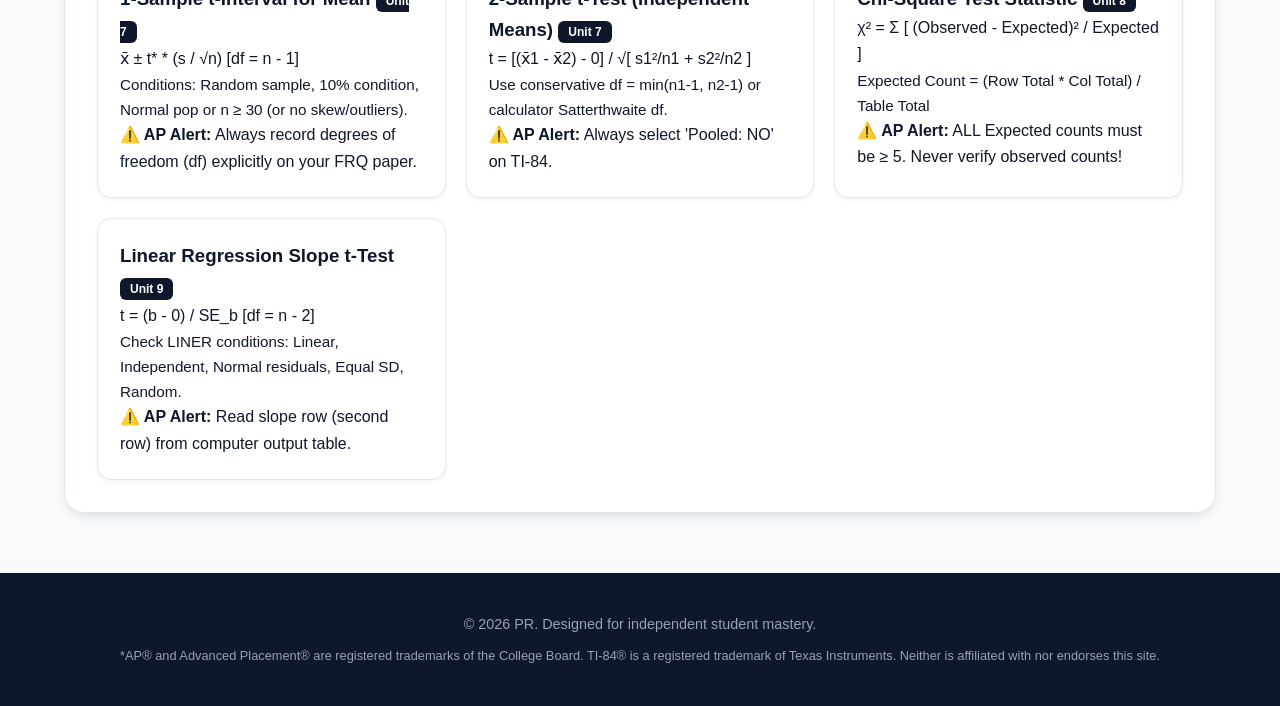
==== commit 4f6c7f9e: "Add Master Book Catalog, Calculus, Intro Stats, Exams, and Flashcards companion portals" ====
--- a/index.html
+++ b/index.html
@@ -15,7 +15,13 @@
         <span>📊 AP® Statistics Master Review</span>
         <span class="logo-badge">2027 EXAM READY</span>
       </a>
-      <button class="theme-toggle" id="themeToggle">🌙 Dark Mode</button>
+      <div style="display:flex; gap:14px; align-items:center;">
+        <a href="books-catalog.html" style="color:#059669; text-decoration:none; font-size:0.95rem; font-weight:700; background:rgba(16,185,129,0.12); padding:6px 12px; border-radius:6px;">📚 All Books Catalog</a>
+        <a href="flashcards.html" style="color:#d97706; text-decoration:none; font-size:0.95rem; font-weight:700; background:rgba(245,158,11,0.12); padding:6px 12px; border-radius:6px;">⚡ 75 Flashcards</a>
+        <a href="practice-exams.html" style="color:#0284c7; text-decoration:none; font-size:0.95rem; font-weight:700; background:rgba(2,132,199,0.1); padding:6px 12px; border-radius:6px;">🎯 Practice Exams Simulator</a>
+        <a href="calculus.html" style="color:var(--text-color); text-decoration:none; font-size:0.9rem; font-weight:600;">∫dx AP® Calculus Portal</a>
+        <button class="theme-toggle" id="themeToggle">🌙 Dark Mode</button>
+      </div>
     </div>
   </header>
 
@@ -141,29 +147,29 @@
     <!-- TAB 5: BOOK SERIES & RESOURCES -->
     <section class="tab-pane" id="books">
       <div class="card">
-        <h2>The AP® Statistics Score-5 Blueprint Series</h2>
-        <p style="margin-bottom: 24px; color: var(--text-muted);">Four laser-focused companions engineered to replace bulky 600-page textbooks.</p>
+        <h2>The AP® Statistics Master Review Series (2027 Exam Ready)</h2>
+        <p style="margin-bottom: 24px; color: var(--text-muted);">Laser-focused companions and complete curriculum guides engineered for high school student mastery.</p>
 
         <div class="grid-2">
           <div class="formula-card">
-            <h3>📘 Volume 1: Formula & Cheat Sheet Companion</h3>
-            <p>The Quick-Review Cram Guide: Essential Formulas, Inference Rules, and Key AP Exam Alerts.</p>
-            <p style="margin-top: 10px;"><strong>Status:</strong> Available on Amazon KDP</p>
+            <h3>📘 Book 1: Formula & Inference Decision Guide</h3>
+            <p>The High-Yield Score-5 Cram Companion: Rapid Formula Breakdowns, 8 Inference Decision Trees, and Fill-in-the-Blank FRQ Sentence Frames.</p>
+            <p style="margin-top: 10px;"><strong>Status:</strong> Available Now on Amazon</p>
           </div>
           <div class="formula-card">
-            <h3>📟 Volume 2: TI-84 Calculator Advantage</h3>
-            <p>Step-by-Step Keystrokes to Solve Distributions, Confidence Intervals, and Hypothesis Tests Faster.</p>
-            <p style="margin-top: 10px;"><strong>Status:</strong> In Press</p>
+            <h3>📗 Book 2: AP® Statistics Prep Book 2027</h3>
+            <p>The Complete High School Textbook, Workbook & Study Guide: 9-Unit Review, 15 Full Practice Tests (2 in Book + 13 Online), 75 Digital Flashcards, and TI-84 Playbooks.</p>
+            <p style="margin-top: 10px;"><strong>Status:</strong> 305-Page Master Ready / In Press</p>
           </div>
           <div class="formula-card">
-            <h3>✍️ Volume 3: FRQ & Response Templates</h3>
-            <p>Master Free-Response Questions with Rubric-Aligned Model Answers, Scoring Hacks, and Common Pitfalls.</p>
-            <p style="margin-top: 10px;"><strong>Status:</strong> In Press</p>
+            <h3>🎯 Book 3: AP® Statistics Practice Companion 2027</h3>
+            <p>The Comprehensive 711-Page Practice Companion: 25 Full Practice Tests (2 in Book + 23 Online via Bluebook Simulator) with Detailed Rationales.</p>
+            <p style="margin-top: 10px;"><strong>Status:</strong> 711-Page Master Ready / In Press</p>
           </div>
           <div class="formula-card">
-            <h3>🎯 Volume 4: Complete Exam Prep & Online Practice</h3>
-            <p>The Ultimate 5-Score Blueprint: Unit Reviews, 500+ Practice Drills, and Full-Length Simulated Online Exams.</p>
-            <p style="margin-top: 10px;"><strong>Status:</strong> In Press</p>
+            <h3>📟 Companion: Digital Web Companion Portal</h3>
+            <p>Interactive Formula Lookups, 3-Click Inference Decision Wizard, and Model FRQ Sentence Generators.</p>
+            <p style="margin-top: 10px;"><strong>Status:</strong> 100% Free Live Access</p>
           </div>
         </div>
       </div>
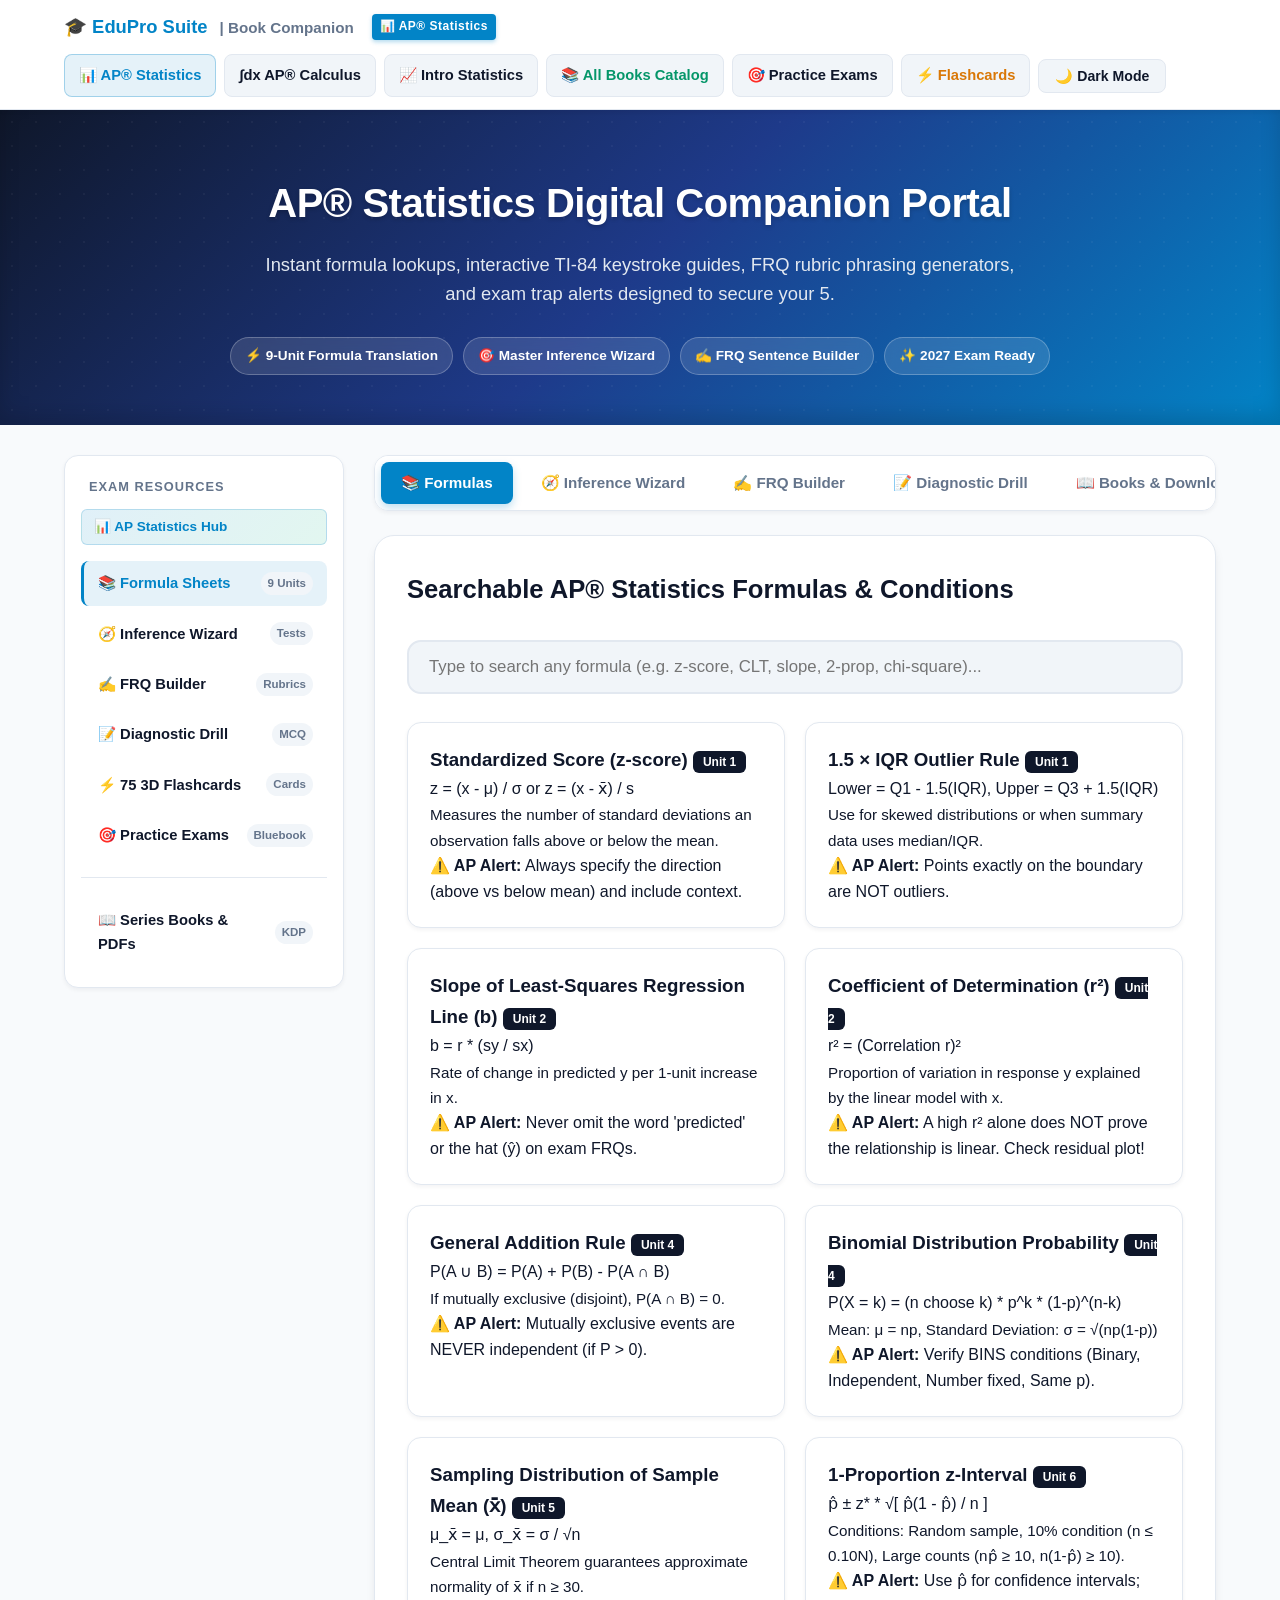
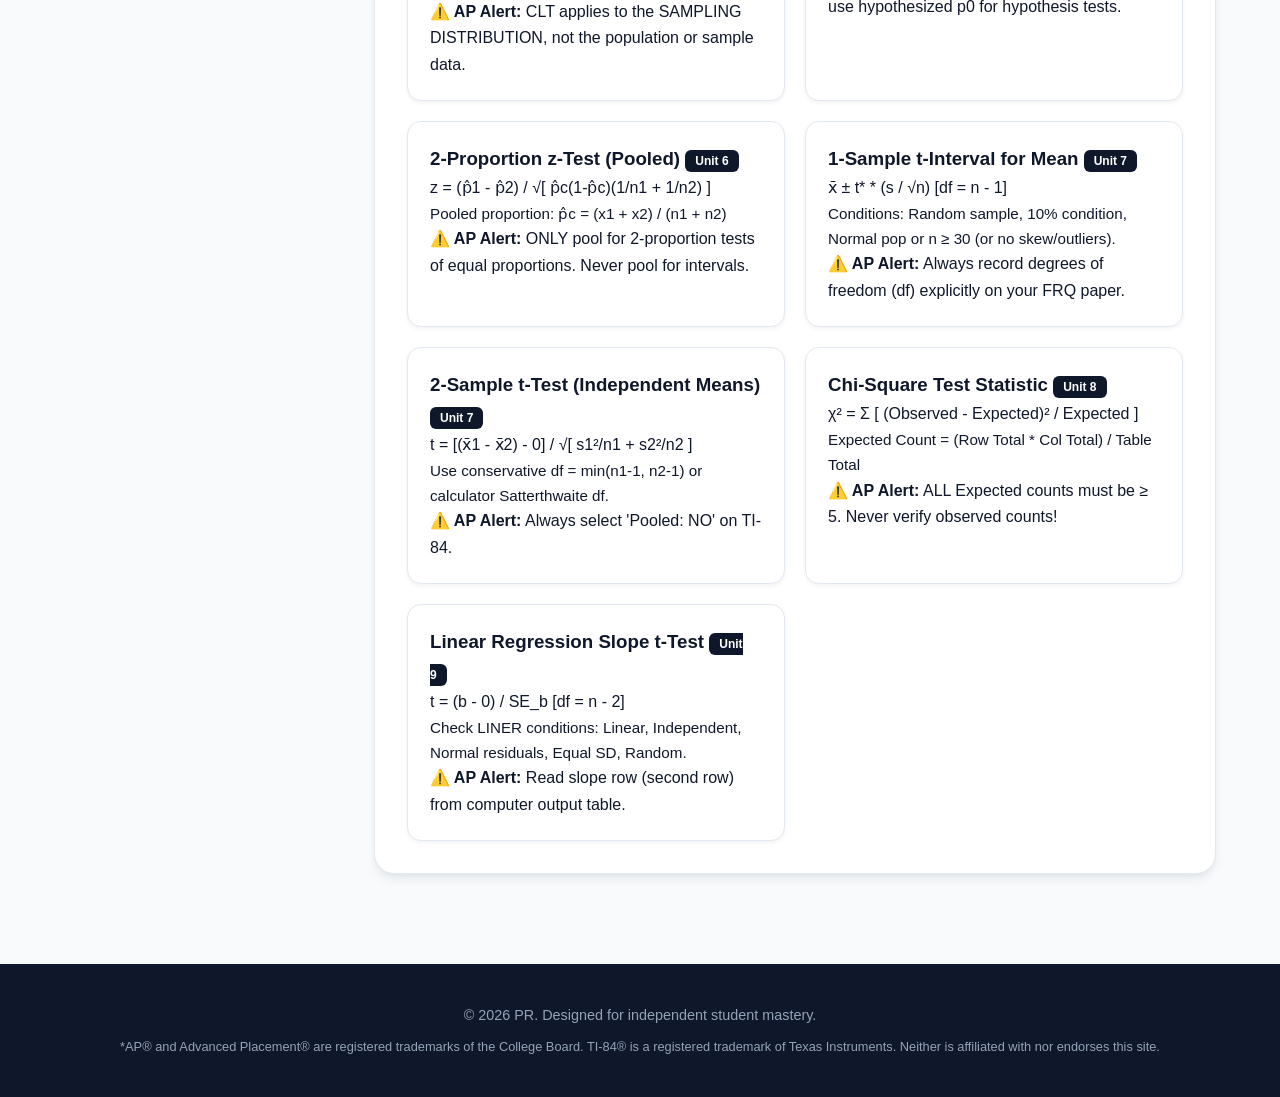
==== commit 690cfb3d: "QC & UI Polishing: Standardize logo, all-exams menubar, sticky resources sidebar, and deep-link rout" ====
--- a/index.html
+++ b/index.html
@@ -6,22 +6,27 @@
   <title>AP Statistics Score-5 Blueprint | Interactive Student Portal</title>
   <link rel="stylesheet" href="styles.css">
 </head>
-<body>
+<body data-exam="ap-statistics">
 
   <!-- Header -->
   <header>
-    <div class="container nav-container">
-      <a href="#" class="logo">
-        <span>📊 AP® Statistics Master Review</span>
-        <span class="logo-badge">2027 EXAM READY</span>
+    <div class="container nav-container" style="flex-wrap:wrap; height:auto; padding:12px 24px; gap:12px;">
+      <a href="index.html" class="logo" style="text-decoration:none;">
+        <span style="font-size: 1.15rem; font-weight: 800; color: #0284c7;">🎓 EduPro Suite</span>
+        <span style="color: var(--text-muted); font-weight: 600; font-size: 0.95rem;">| Book Companion</span>
+        <span class="logo-badge" style="background:#0284c7; color:#fff; font-size:0.75rem; padding:3px 8px; border-radius:4px; margin-left:6px;">📊 AP® Statistics</span>
       </a>
-      <div style="display:flex; gap:14px; align-items:center;">
-        <a href="books-catalog.html" style="color:#059669; text-decoration:none; font-size:0.95rem; font-weight:700; background:rgba(16,185,129,0.12); padding:6px 12px; border-radius:6px;">📚 All Books Catalog</a>
-        <a href="flashcards.html" style="color:#d97706; text-decoration:none; font-size:0.95rem; font-weight:700; background:rgba(245,158,11,0.12); padding:6px 12px; border-radius:6px;">⚡ 75 Flashcards</a>
-        <a href="practice-exams.html" style="color:#0284c7; text-decoration:none; font-size:0.95rem; font-weight:700; background:rgba(2,132,199,0.1); padding:6px 12px; border-radius:6px;">🎯 Practice Exams Simulator</a>
-        <a href="calculus.html" style="color:var(--text-color); text-decoration:none; font-size:0.9rem; font-weight:600;">∫dx AP® Calculus Portal</a>
+      
+      <!-- Menubar with ALL Exams -->
+      <nav style="display:flex; gap:8px; align-items:center; flex-wrap:wrap;">
+        <a href="index.html" class="nav-link-btn highlight">📊 AP® Statistics</a>
+        <a href="calculus.html" class="nav-link-btn">∫dx AP® Calculus</a>
+        <a href="introductory-statistics.html" class="nav-link-btn">📈 Intro Statistics</a>
+        <a href="books-catalog.html" class="nav-link-btn" style="color:#059669; font-weight:700;">📚 All Books Catalog</a>
+        <a href="practice-exams.html#ap-statistics-practice-exams" class="nav-link-btn">🎯 Practice Exams</a>
+        <a href="flashcards.html#ap-statistics-flashcards" class="nav-link-btn" style="color:#d97706;">⚡ Flashcards</a>
         <button class="theme-toggle" id="themeToggle">🌙 Dark Mode</button>
-      </div>
+      </nav>
     </div>
   </header>
 
@@ -39,17 +44,57 @@
     </div>
   </section>
 
-  <!-- Main Portal -->
-  <main class="container" style="margin-top: 30px;">
-    
-    <!-- Tab Navigation -->
-    <nav class="tabs-nav">
-      <button class="tab-btn active" data-tab="formulas">📚 Formula Cheat Sheets</button>
-      <button class="tab-btn" data-tab="wizard">🧭 Inference Test Wizard</button>
-      <button class="tab-btn" data-tab="generator">✍️ FRQ Sentence Generator</button>
-      <button class="tab-btn" data-tab="quiz">📝 Diagnostic Drill</button>
-      <button class="tab-btn" data-tab="books">📖 Book Series & Downloads</button>
-    </nav>
+  <!-- Main Portal Layout with Sticky Resources Sidebar -->
+  <main class="container">
+    <div class="portal-layout">
+      
+      <!-- Sticky Resources Sidebar -->
+      <aside class="resources-sidebar">
+        <div class="sidebar-title">Exam Resources</div>
+        <div class="sidebar-exam-badge">📊 AP Statistics Hub</div>
+        <nav class="sidebar-nav">
+          <a href="#ap-statistics-formulas" class="sidebar-link active" data-tab="formulas">
+            <span>📚 Formula Sheets</span>
+            <span class="sidebar-link-badge">9 Units</span>
+          </a>
+          <a href="#ap-statistics-wizard" class="sidebar-link" data-tab="wizard">
+            <span>🧭 Inference Wizard</span>
+            <span class="sidebar-link-badge">Tests</span>
+          </a>
+          <a href="#ap-statistics-frq" class="sidebar-link" data-tab="generator">
+            <span>✍️ FRQ Builder</span>
+            <span class="sidebar-link-badge">Rubrics</span>
+          </a>
+          <a href="#ap-statistics-drill" class="sidebar-link" data-tab="quiz">
+            <span>📝 Diagnostic Drill</span>
+            <span class="sidebar-link-badge">MCQ</span>
+          </a>
+          <a href="flashcards.html#ap-statistics-flashcards" class="sidebar-link">
+            <span>⚡ 75 3D Flashcards</span>
+            <span class="sidebar-link-badge">Cards</span>
+          </a>
+          <a href="practice-exams.html#ap-statistics-practice-exams" class="sidebar-link">
+            <span>🎯 Practice Exams</span>
+            <span class="sidebar-link-badge">Bluebook</span>
+          </a>
+          <div class="sidebar-divider"></div>
+          <a href="#ap-statistics-books" class="sidebar-link" data-tab="books">
+            <span>📖 Series Books & PDFs</span>
+            <span class="sidebar-link-badge">KDP</span>
+          </a>
+        </nav>
+      </aside>
+
+      <!-- Main Portal Content -->
+      <div class="portal-content">
+        <!-- Tab Navigation (Mobile/Fallback) -->
+        <nav class="tabs-nav">
+          <button class="tab-btn active" data-tab="formulas">📚 Formulas</button>
+          <button class="tab-btn" data-tab="wizard">🧭 Inference Wizard</button>
+          <button class="tab-btn" data-tab="generator">✍️ FRQ Builder</button>
+          <button class="tab-btn" data-tab="quiz">📝 Diagnostic Drill</button>
+          <button class="tab-btn" data-tab="books">📖 Books & Downloads</button>
+        </nav>
 
     <!-- TAB 1: FORMULAS -->
     <section class="tab-pane active" id="formulas">
@@ -174,8 +219,9 @@
         </div>
       </div>
     </section>
-
-  </main>
+  </div> <!-- End portal-content -->
+</div> <!-- End portal-layout -->
+</main>
 
   <!-- Footer -->
   <footer>
--- a/styles.css
+++ b/styles.css
@@ -442,3 +442,148 @@
   .card { padding: 20px; }
   .grid-2 { grid-template-columns: 1fr; }
 }
+
+/* =========================================================================
+   TWO-COLUMN PORTAL LAYOUT & UNIFIED EXAMS NAVBAR (QC ENHANCEMENT)
+   ========================================================================= */
+
+/* Unified Navbar */
+.nav-exams-dropdown {
+  position: relative;
+  display: inline-block;
+}
+
+.nav-link-btn {
+  color: var(--text-primary);
+  text-decoration: none;
+  font-size: 0.92rem;
+  font-weight: 600;
+  padding: 8px 14px;
+  border-radius: var(--radius-sm);
+  display: inline-flex;
+  align-items: center;
+  gap: 6px;
+  background: var(--surface-subtle);
+  border: 1px solid var(--border-color);
+  cursor: pointer;
+  transition: all 0.2s ease;
+}
+
+.nav-link-btn:hover {
+  background: var(--border-color);
+  color: var(--primary-blue);
+}
+
+.nav-link-btn.highlight {
+  background: rgba(2, 132, 199, 0.1);
+  color: var(--primary-blue);
+  border-color: rgba(2, 132, 199, 0.3);
+}
+
+/* 2-Column Portal Layout */
+.portal-layout {
+  display: grid;
+  grid-template-columns: 280px 1fr;
+  gap: 30px;
+  align-items: start;
+  margin-top: 30px;
+  margin-bottom: 60px;
+}
+
+@media (max-width: 960px) {
+  .portal-layout {
+    grid-template-columns: 1fr;
+  }
+}
+
+/* Sticky Resources Sidebar */
+.resources-sidebar {
+  position: sticky;
+  top: 90px;
+  background: var(--surface-card);
+  border: 1px solid var(--border-color);
+  border-radius: var(--radius-md);
+  padding: 20px 16px;
+  box-shadow: var(--shadow-sm);
+  max-height: calc(100vh - 120px);
+  overflow-y: auto;
+}
+
+.sidebar-title {
+  font-size: 0.8rem;
+  text-transform: uppercase;
+  letter-spacing: 1px;
+  font-weight: 800;
+  color: var(--text-muted);
+  margin-bottom: 12px;
+  padding-left: 8px;
+}
+
+.sidebar-exam-badge {
+  display: inline-flex;
+  align-items: center;
+  gap: 6px;
+  background: linear-gradient(135deg, rgba(2,132,199,0.12), rgba(16,185,129,0.12));
+  color: var(--primary-blue);
+  font-size: 0.85rem;
+  font-weight: 700;
+  padding: 6px 12px;
+  border-radius: 6px;
+  margin-bottom: 16px;
+  width: 100%;
+  border: 1px solid rgba(2,132,199,0.2);
+}
+
+.sidebar-nav {
+  display: flex;
+  flex-direction: column;
+  gap: 6px;
+}
+
+.sidebar-link {
+  display: flex;
+  align-items: center;
+  gap: 12px;
+  padding: 10px 14px;
+  border-radius: var(--radius-sm);
+  color: var(--text-primary);
+  text-decoration: none;
+  font-size: 0.92rem;
+  font-weight: 600;
+  transition: all 0.2s ease;
+  border-left: 3px solid transparent;
+}
+
+.sidebar-link:hover {
+  background: var(--surface-subtle);
+  color: var(--primary-blue);
+  border-left-color: var(--primary-blue);
+}
+
+.sidebar-link.active {
+  background: rgba(2, 132, 199, 0.1);
+  color: var(--primary-blue);
+  border-left-color: var(--primary-blue);
+  font-weight: 700;
+}
+
+.sidebar-link-badge {
+  margin-left: auto;
+  font-size: 0.72rem;
+  font-weight: 800;
+  padding: 2px 7px;
+  border-radius: 999px;
+  background: var(--surface-subtle);
+  color: var(--text-muted);
+}
+
+.sidebar-divider {
+  height: 1px;
+  background: var(--border-color);
+  margin: 14px 0;
+}
+
+.portal-content {
+  min-width: 0;
+}
+
